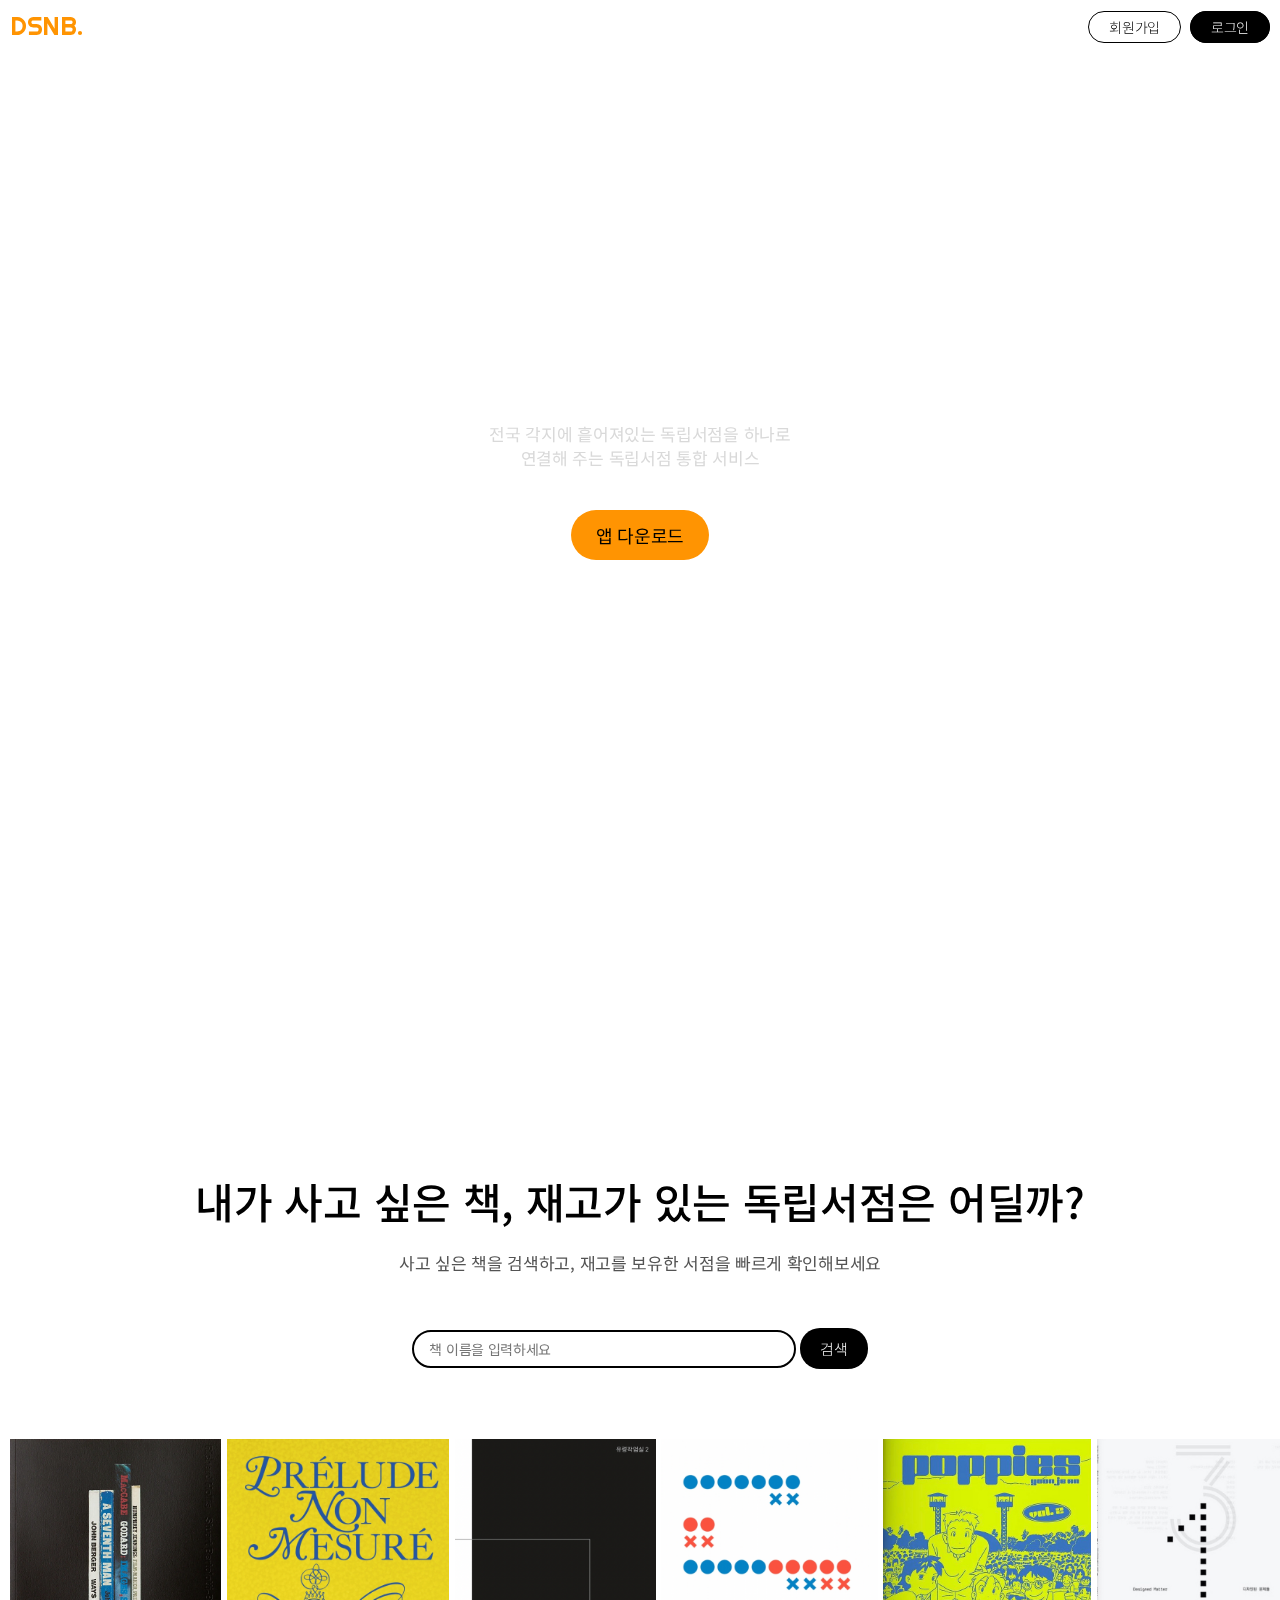
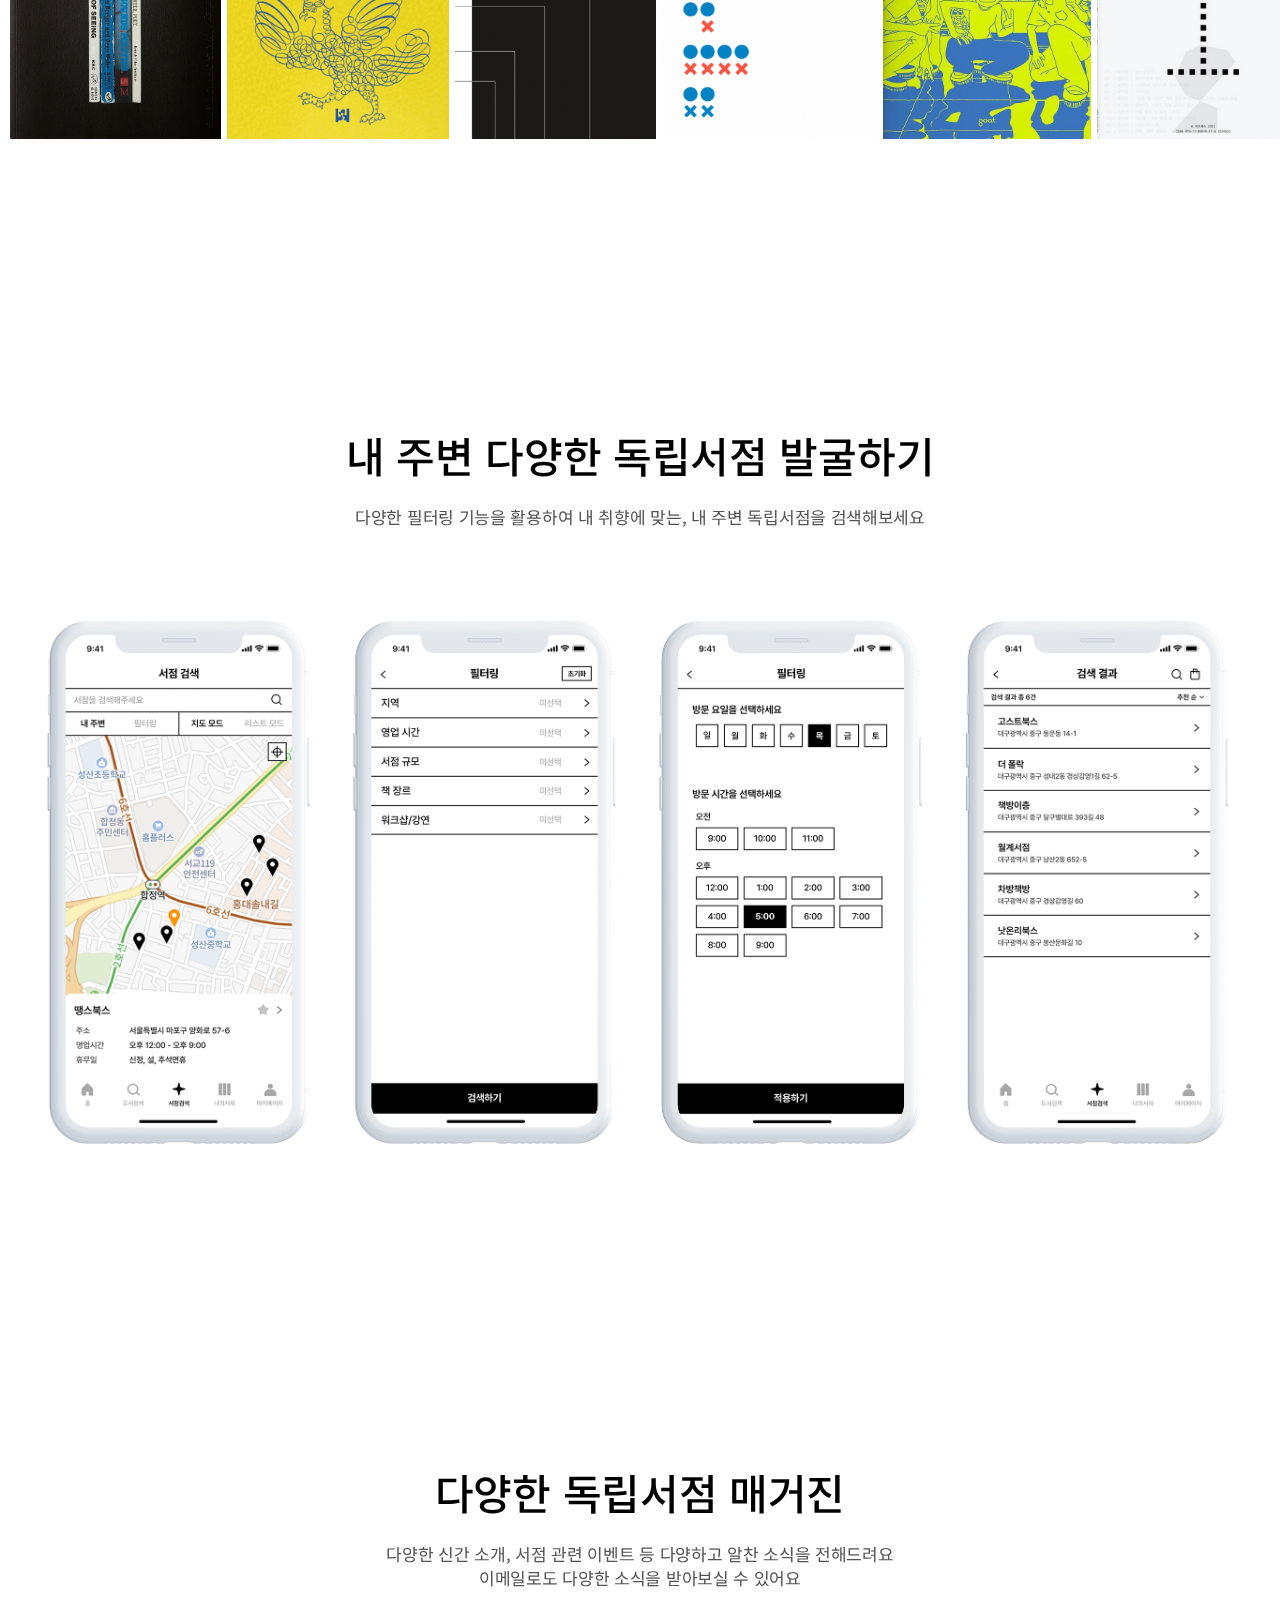
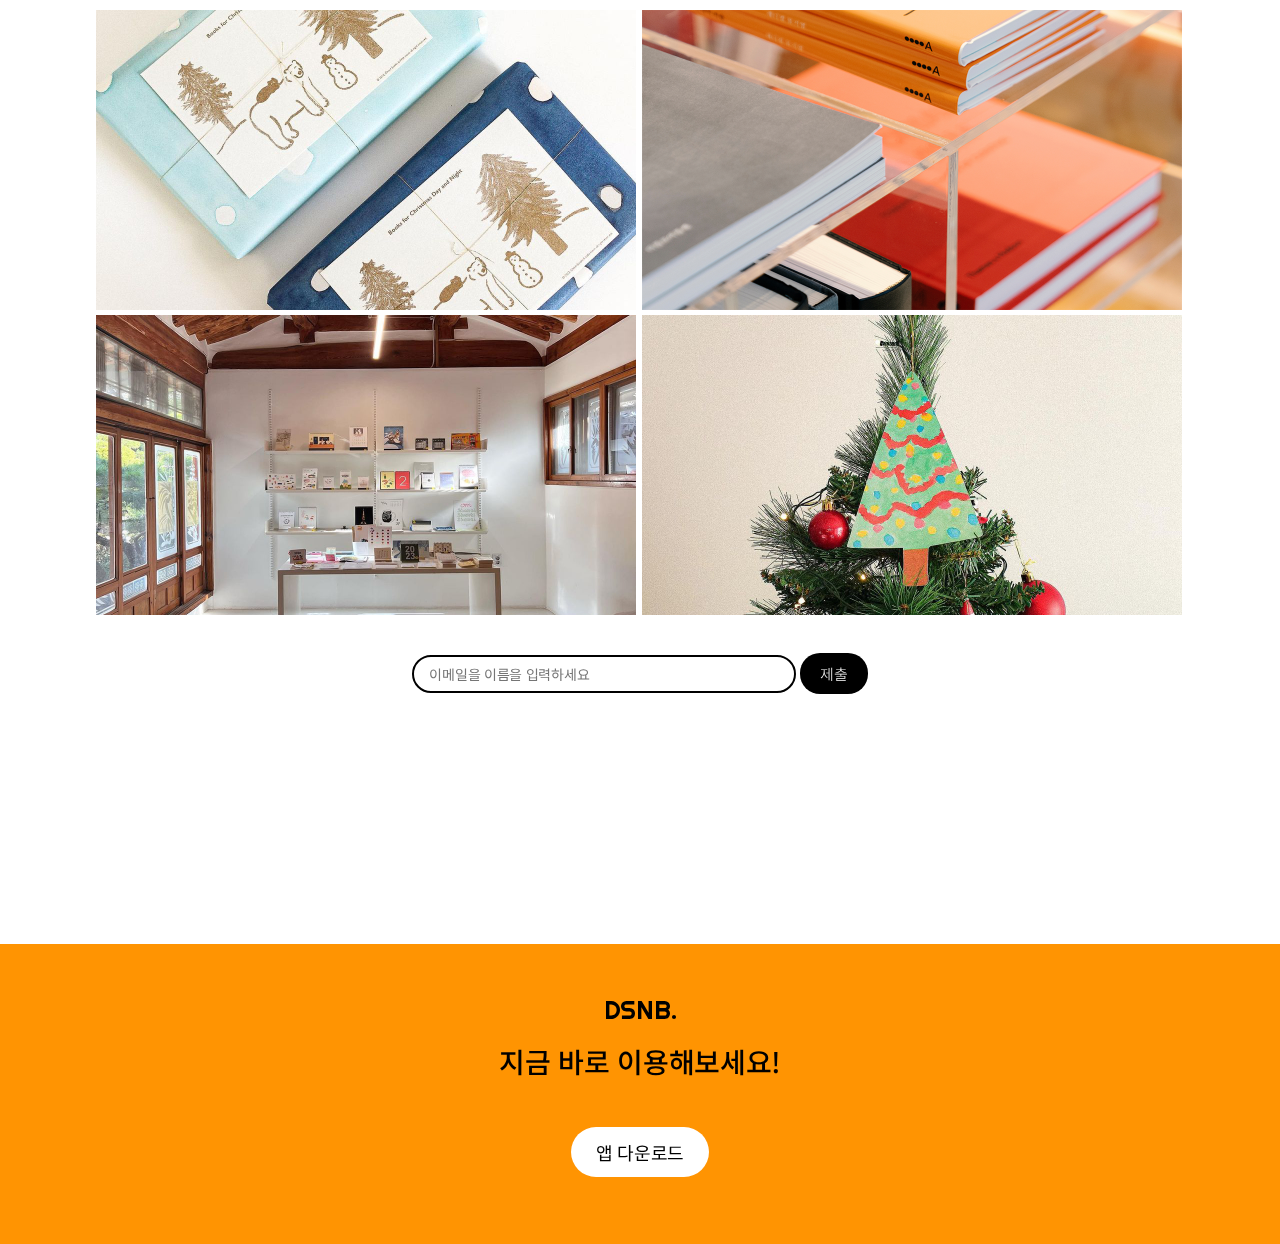
==== index.html @ 6cefbc70 "Update index.html" ====
<!DOCTYPE html>
	<html lang="ko">
	<head>
		<meta charset="UTF-8">
		<meta name="viewport" content="width=device-width, initial-scale=1">
		<title>landing page</title>
		<link rel="stylesheet" href="style.css">
		<link rel="preconnect" href="https://fonts.googleapis.com"> 
		<link rel="preconnect" href="https://fonts.gstatic.com" crossorigin> 
		<link href="https://fonts.googleapis.com/css2?family=Noto+Sans+KR&display=swap" rel="stylesheet">
		<link rel="preconnect" href="https://fonts.googleapis.com"> 
		<link rel="preconnect" href="https://fonts.gstatic.com" crossorigin> 
		<link href="https://fonts.googleapis.com/css2?family=Righteous&display=swap" rel="stylesheet">
		<link rel="preconnect" href="https://fonts.googleapis.com"> 
		<link rel="preconnect" href="https://fonts.gstatic.com" crossorigin> 
		<link href="https://fonts.googleapis.com/css2?family=Noto+Sans+KR:wght@700&display=swap" rel="stylesheet">
		<link rel="preconnect" href="https://fonts.googleapis.com"> 
		<link rel="preconnect" href="https://fonts.gstatic.com" crossorigin> 
		<link href="https://fonts.googleapis.com/css2?family=Noto+Sans+KR:wght@500&display=swap" rel="stylesheet">

		<link rel="preconnect" href="https://fonts.googleapis.com"> 
		<link rel="preconnect" href="https://fonts.gstatic.com" crossorigin> 
		<link href="https://fonts.googleapis.com/css2?family=Noto+Sans+KR:wght@400;500&family=Righteous&display=swap" rel="stylesheet">

		<style type="text/css">
			.first_container {
				background-image:url(독립서점.png);
				background-repeat: no-repeat;
				background-position: center;
				background-size: cover;
				position: relative;
			}
		</style>
	</head>

	<body>

		<div class="all_container">
			
			
			
			<div class="first_container">
				<div class="header">
				<div class="logo">DSNB.</div>
					<div class="header_button">
						<a href="#" class="btn1">회원가입</a>
						<a href="#" class="btn2">로그인</a>
					</div>
				</div>
				<div class="text_area">
					<div class="main_text">책을 사랑하는 당신을 위한 <br> 독립서점 가이드</div>
					<div class="sub_text">전국 각지에 흩어져있는 독립서점을 하나로 <br> 연결해 주는 독립서점 통합 서비스 </div>
					<a href="#" class="button10">앱 다운로드</a>
				</div>
				
			</div>


			<div class="container2">
				<div class="text_area2">
					<div class="main_text2">내가 사고 싶은 책, 재고가 있는 독립서점은 어딜까?</div>
					<div class="sub_text2">사고 싶은 책을 검색하고, 재고를 보유한 서점을 빠르게 확인해보세요</div>
				</div>

				<div class="search_content">
					<input type="search" name="지역" id="search" placeholder="책 이름을 입력하세요">
					<a href="search.html"><input type="submit" name="submit" id="search2" value="검색"></a>
				</div>

				<div class="image_slider">
					<div class="image_container">
						<div class="item">
							<img src="./book1.png">
						</div>
						<div class="item">
							<img src="./book2.png">
						</div>
						<div class="item">
							<img src="./book3.png">
						</div>
						<div class="item">
							<img src="./book4.png">
						</div>
						<div class="item">
							<img src="./book5.jpg">
						</div>
						<div class="item">
							<img src="./book6.jpg">
						</div>
						<div class="item">
							<img src="./book7.png">
						</div>
						<div class="item">
							<img src="./book8.png">
						</div>
						<div class="item">
							<img src="./book9.png">
						</div>
						<div class="item">
							<img src="./book10.png">
						</div>
					</div>
				</div>
			</div>



			<div class="container3">
				<div class="text_area2">
					<div class="main_text2">내 주변 다양한 독립서점 발굴하기</div>
					<div class="sub_text2">다양한 필터링 기능을 활용하여 내 취향에 맞는, 내 주변 독립서점을 검색해보세요</div>
					<div class="mockup"><img src="booksearch.png"></div>
				</div>
			</div>


			<div class="container3">
				<div class="text_area2">
					<div class="main_text2">다양한 독립서점 매거진</div>
					<div class="sub_text2">다양한 신간 소개, 서점 관련 이벤트 등 다양하고 알찬 소식을 전해드려요<br>이메일로도 다양한 소식을 받아보실 수 있어요</div>
					<div class="image_slider2">
						<div class="image_container2">
							<div class="item">
								<img src="./place3.png">
							</div>
							<div class="item">
								<img src="./place2.png">
							</div>
							<div class="item">
								<img src="./place1.png">
							</div>
							<div class="item">
								<img src="./place4.png">
							</div>
						
						</div>
					</div>
					
					<div class="search_content">
						<input type="search" name="지역" id="search" placeholder="이메일을 이름을 입력하세요">
						<input type="submit" name="submit" id="search2" value="제출">
					</div>
				</div>
			</div>



			<div class="last_container">
				<div class="text_area2">
					<div class="text_logo">DSNB.</div>
					<div class="end_text">지금 바로 이용해보세요!</div>
					<a href="https://www.figma.com/proto/mSAmLqEZMm9Pk3kxeTcmgd/dsnb?page-id=0%3A1&node-id=33%3A243&viewport=-722%2C393%2C1.03&scaling=scale-down&starting-point-node-id=33%3A243&show-proto-sidebar=1" class="button11">앱 다운로드</a>
				</div>
			</div>

			
		</div>






	</body>
---- style.css ----
* {
	margin: 0px;
	padding: 0px;
	font-family: 'Noto Sans KR', sans-serif;
	box-sizing: border-box;
	scroll-behavior: smooth;
	letter-spacing: -0.3px;
	word-break: keep-all;
}


.all_container {


}

.header {
	display: flex;
	justify-content: space-between;
	padding: 10px;
	position: fixed;
	top: 0;
	right: 0;
	width: 100%;
	align-items: center;
	background-color: transparent;
}

.logo a {
	font-size: 25px;
	color: #FF9402;
	letter-spacing: -0.3PX;
	font-family: 'Righteous', cursive;
	text-decoration: none;
}

.logo {
	font-size: 25px;
	color: #FF9402;
	letter-spacing: -0.3PX;
	font-family: 'Righteous', cursive;
	text-decoration: none;
}

.header_button .btn1 {
	background-color: #ffffff;
	color: #000000;
	text-decoration: none;
	padding: 5px 20px;
	margin-left: 5px;
	border: 1.5px solid #000000;
	border-radius: 30px;
	font-size: 14px;
	font-weight:300;
}

.header_button .btn2 {
	background-color: #000000;
	color: #ffffff;
	text-decoration: none;
	padding: 5px 20px;
	margin-left: 5px;
	border: 1.5px solid #000000;
	border-radius: 30px;
	font-size: 14px;
	font-weight:300;
}


.first_container {
	width: 100%;
	min-height: 100vh;
	
}

.text_area {
	text-align: center;
	width: 100%;
	min-height: 100vh;
	position: absolute;
	align-items: center;
}


.main_text {
	font-size: 42px;
	font-weight: 600;
	margin-bottom: 6px;
	color: #ffffff;
	margin-top: 270px;
}

.sub_text {
	font-size: 17px;
	color: #d9d9d9;
	margin-top: 30px;
	line-height: 24px;
}


.button10 {
	text-decoration: none;
	margin-top: 40px;
	font-size: 18px;
	display: inline-block;
	padding: 12px 25px;
	background-color: #FF9402;
	border-radius: 25px;
 	color: #000000;
}




.container2 {
	text-align: center;
}

.main_text2 {
	font-size: 42px;
	font-weight: 500;
	margin-bottom: 6px;
	color: #000000;
	margin-top: 270px;
}

.sub_text2 {
	font-size: 17px;
	color: #535353;
	margin-top: 20px;
	margin-bottom: 20px;
	line-height: 24px;
}


.image_slider {
	display: block;
	width: 100%;
	overflow-x: scroll;
	padding: 10px;
	box-sizing: border-box;
	padding-top: 70px;
	margin-bottom: 70px;
	margin: auto;
	background-color: white;
}

.horizontal_slider::-webkit-scrollbar {
	display: none;
}

.image_container {
	background-color: white;
 	display: block;
 	white-space: nowrap;

}

.item {
	background-color: white;
	display: inline-block;
	margin-right: 2px;
}

.item img {
	height: 300px;
}




.search_content {
	text-align: center;
	background-color: white;
}

#search {
	background-color: white;
	display: inline-block;
	width: 30%;
	padding: 7px 15px 7px 15px;
	border: 2px solid;
	outline: none;
	border-radius: 20px;
	font-size: 14px;
	margin-top: 35px;
}

#search2 {
	
	display: inline-block;
	outline: none;
	border: none;
	padding: 10px 20px;
	background-color: #000000;
	color: #ffffff;
	border-radius: 20px;
	font-size: 15px;
	font-weight: 300;
}






.container3 {
	text-align: center;
}



.mockup img {
	max-width: 100%;
	align-items: center;
	margin-top: 30px;
}




.end_container {
	background-color: #3B3B3B;
	height: 300px;
}


.text_logo {
	letter-spacing: -0.3PX;
	font-family: 'Righteous', cursive;
	font-size: 25px;
	font-weight: 500;
	margin-bottom: 6px;
	color: #000000;
	margin-top: 250px;
	padding-top: 50px;
}

.last_container {
	text-align: center;
	background-color: #FF9402;
	height: 300px;
}


.button11 {
	text-decoration: none;
	margin-top: 40px;
	font-size: 18px;
	display: inline-block;
	padding: 12px 25px;
	background-color: #ffffff;
	border-radius: 25px;
 	color: #000000;
}

.end_text {
	font-size: 28px;
	font-weight: 500;
	margin-bottom: 6px;
	color: #000000;
	margin-top: 15px;
	background-color:;
}


---

.searchpage_container {
	width: 100%;

}

.book_container {
	margin-top: 120px;
	padding: 10px;
	display: grid;
	grid-template-columns: 1fr 1fr;
	grid-gap: 20px;
}

.book_container .img1 img {
	width: 70%;
	align-items: center;
	justify-content: center;
	margin: auto 0;
}

.book_container .img1 {
	align-items: center;
	justify-content: center;
	margin: 0 auto;
	text-align: center;
}

.book_container .img1 .booktitle {
	font-size: 20px;
	margin-top: 5px;
	font-weight: 500;
}

.book_container .img1 .bookauthor {
	font-size: 12px;
	color: gray;
}


.bookstore .title10 {
	font-size: 22px;
	font-weight: 500;
	text-decoration: none;
	padding-left: 30px;
	padding-right: 100px;
	margin-bottom: 10px;
}

.bookstore .content10 {
	font-size: 15px;
	font-weight: 300;
	text-decoration: none;
	padding-left: 30px;
	padding-right: 100px;
	line-height: 23px;
}

.bookstore2 a {
	text-decoration: none;
}

.bookstore2 {
	padding-left: 30px;
	padding-right: 100px;
}

.bookstore .storename {
	font-size: 17px;
	font-weight: 300;
	text-decoration: none;
	color: #000000;
	padding-left: 10px;
	padding-right: 50px;
	margin-top: 15px;
}

.bookstore .storelacation {
	font-size: 12px;
	font-weight: 400;
	color: gray;
	text-decoration: none;
	padding-left: 10px;
	padding-right: 50px;
	margin-bottom: 20px;
}

hr {
	line-height: 30px;
	align: center;
	width: 100%;

}
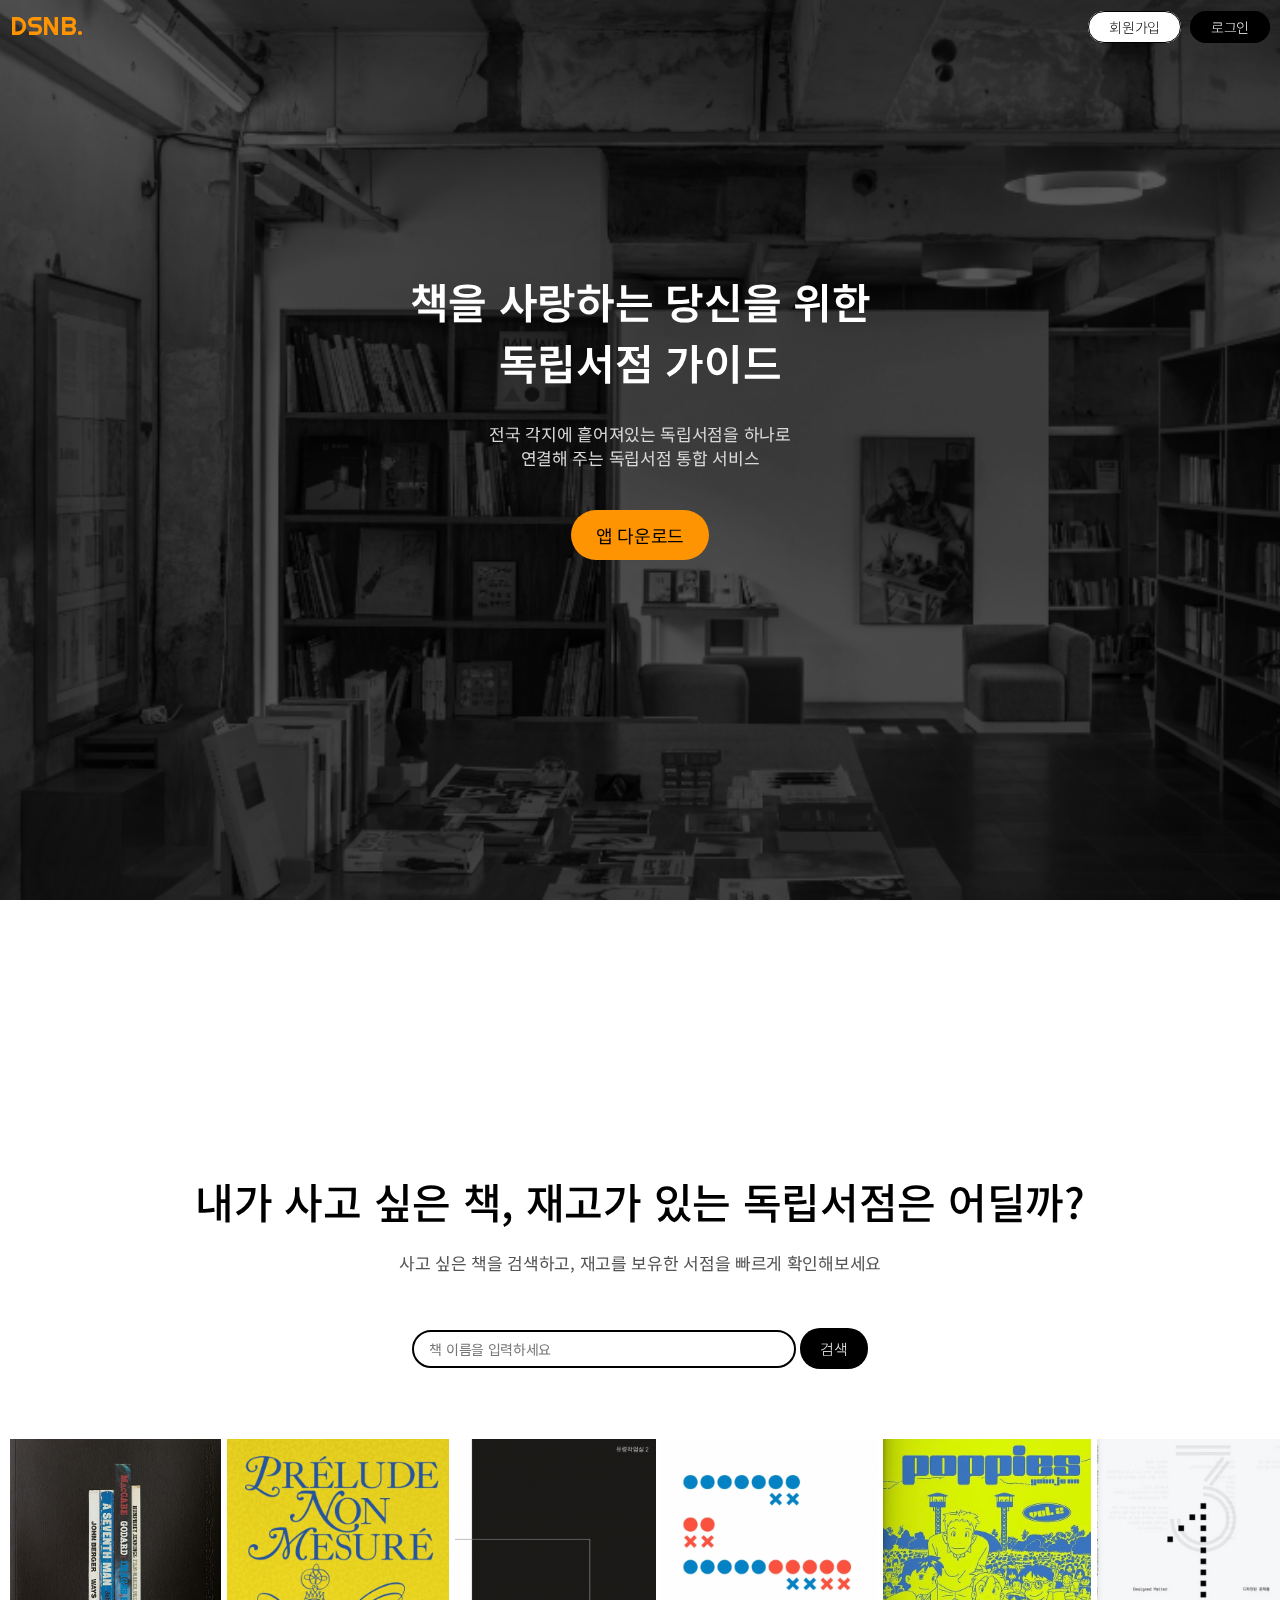
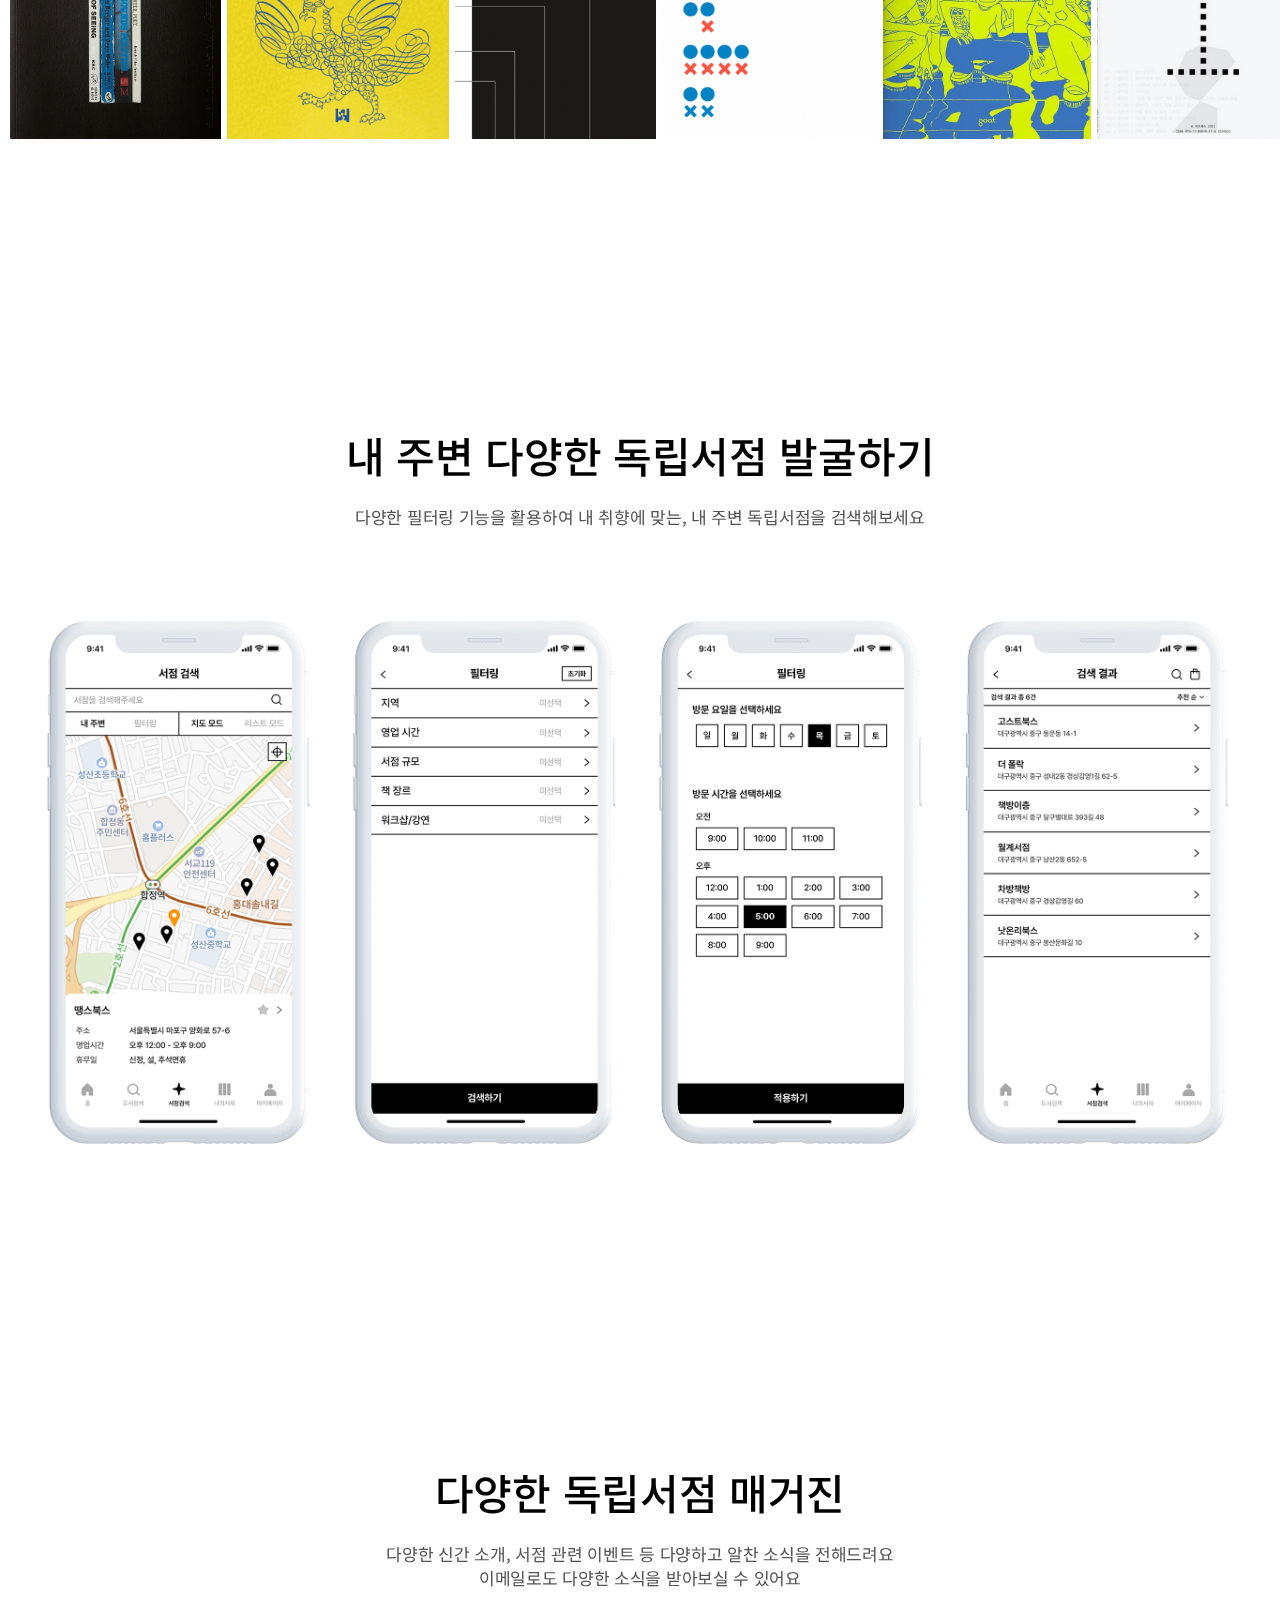
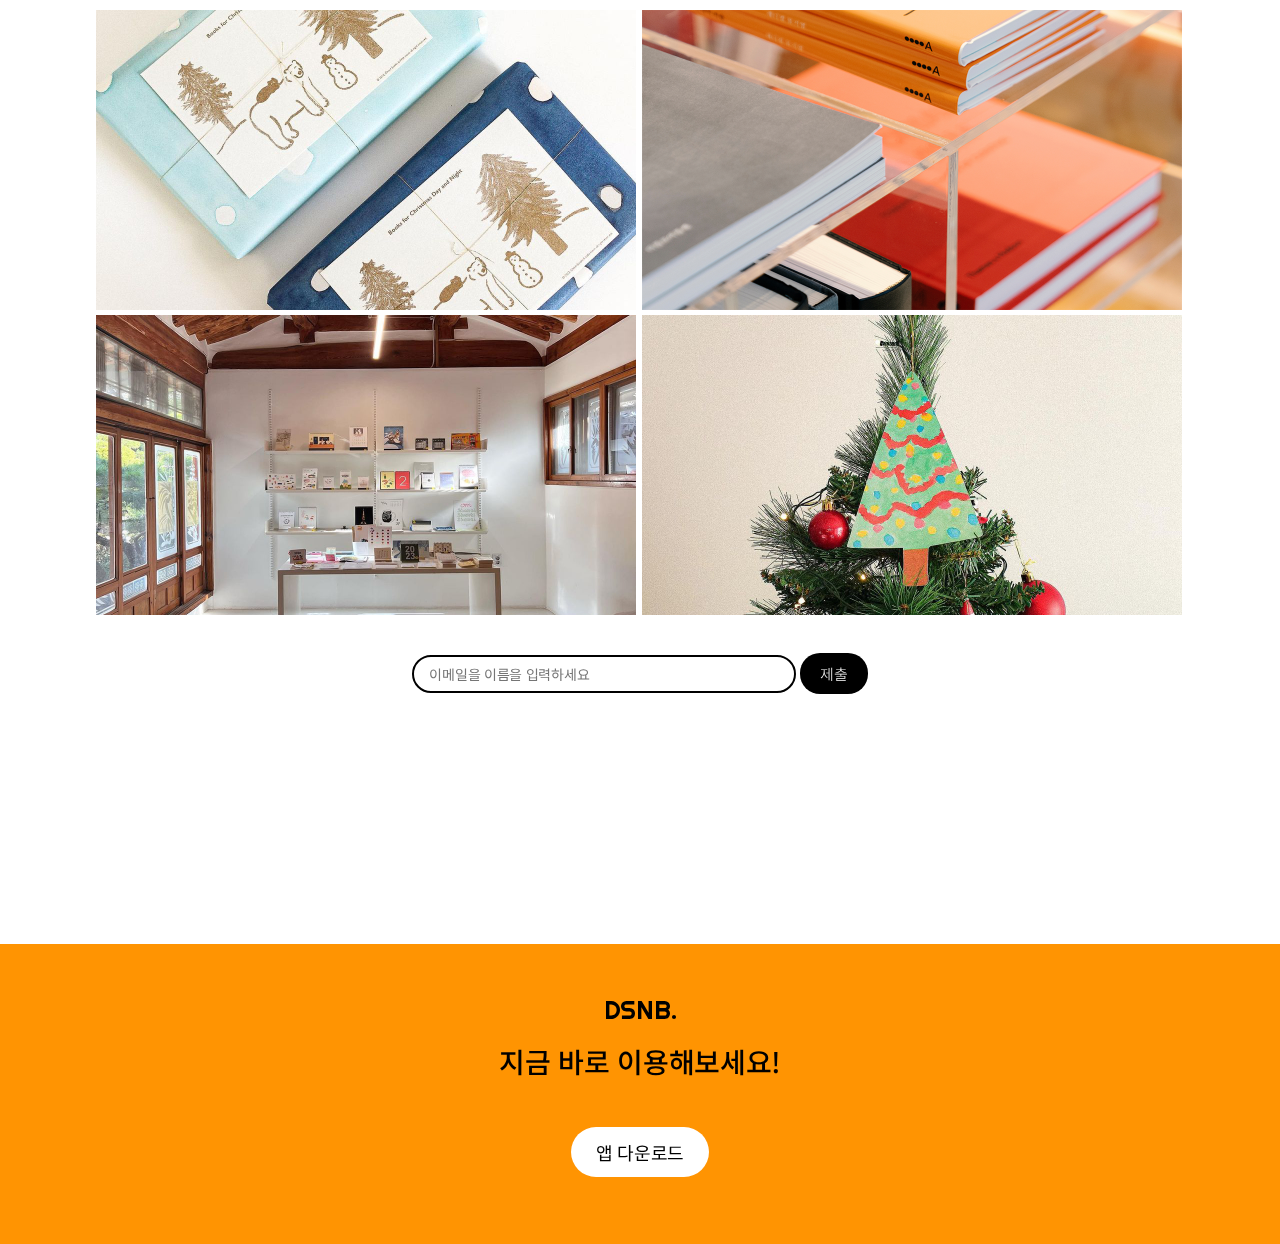
==== commit 793e615e: "Update index.html" ====
--- a/index.html
+++ b/index.html
@@ -24,7 +24,7 @@
 
 		<style type="text/css">
 			.first_container {
-				background-image:url(독립서점.png);
+				background-image:url(../bookstore.png);
 				background-repeat: no-repeat;
 				background-position: center;
 				background-size: cover;
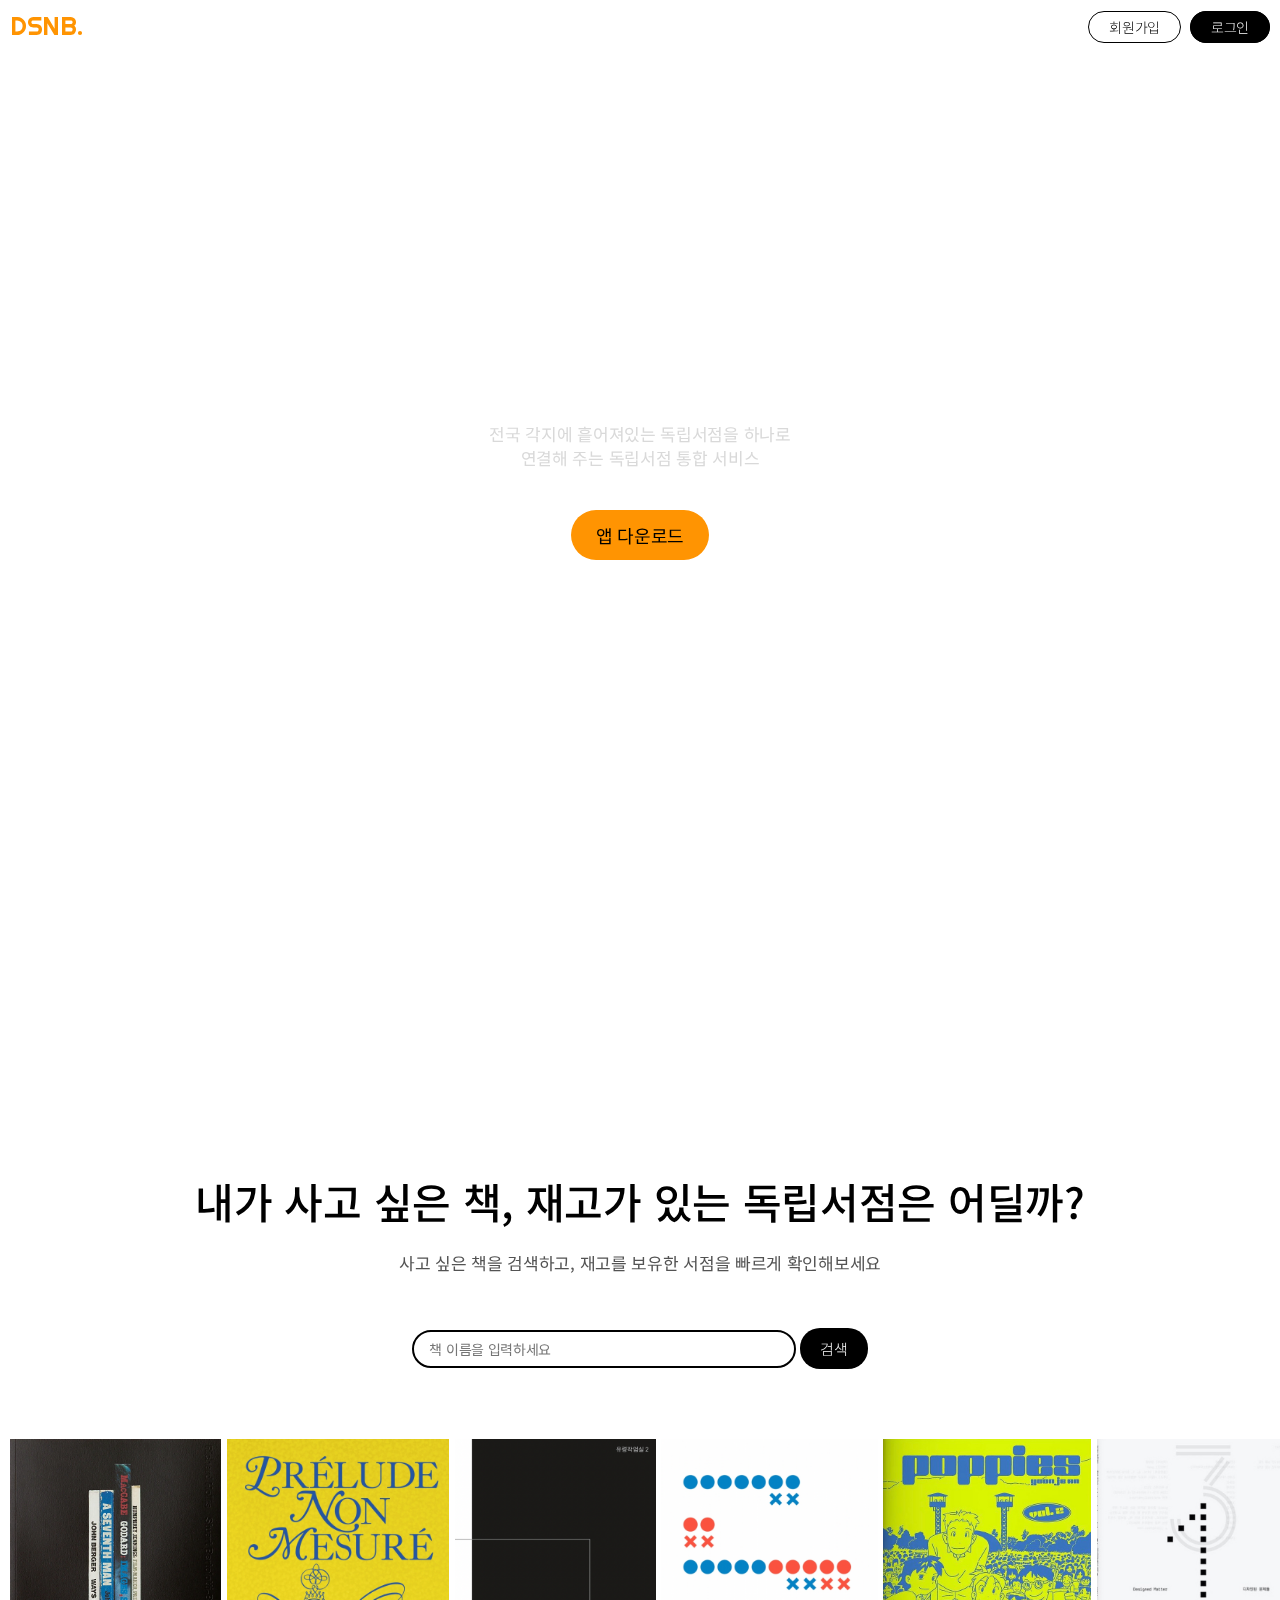
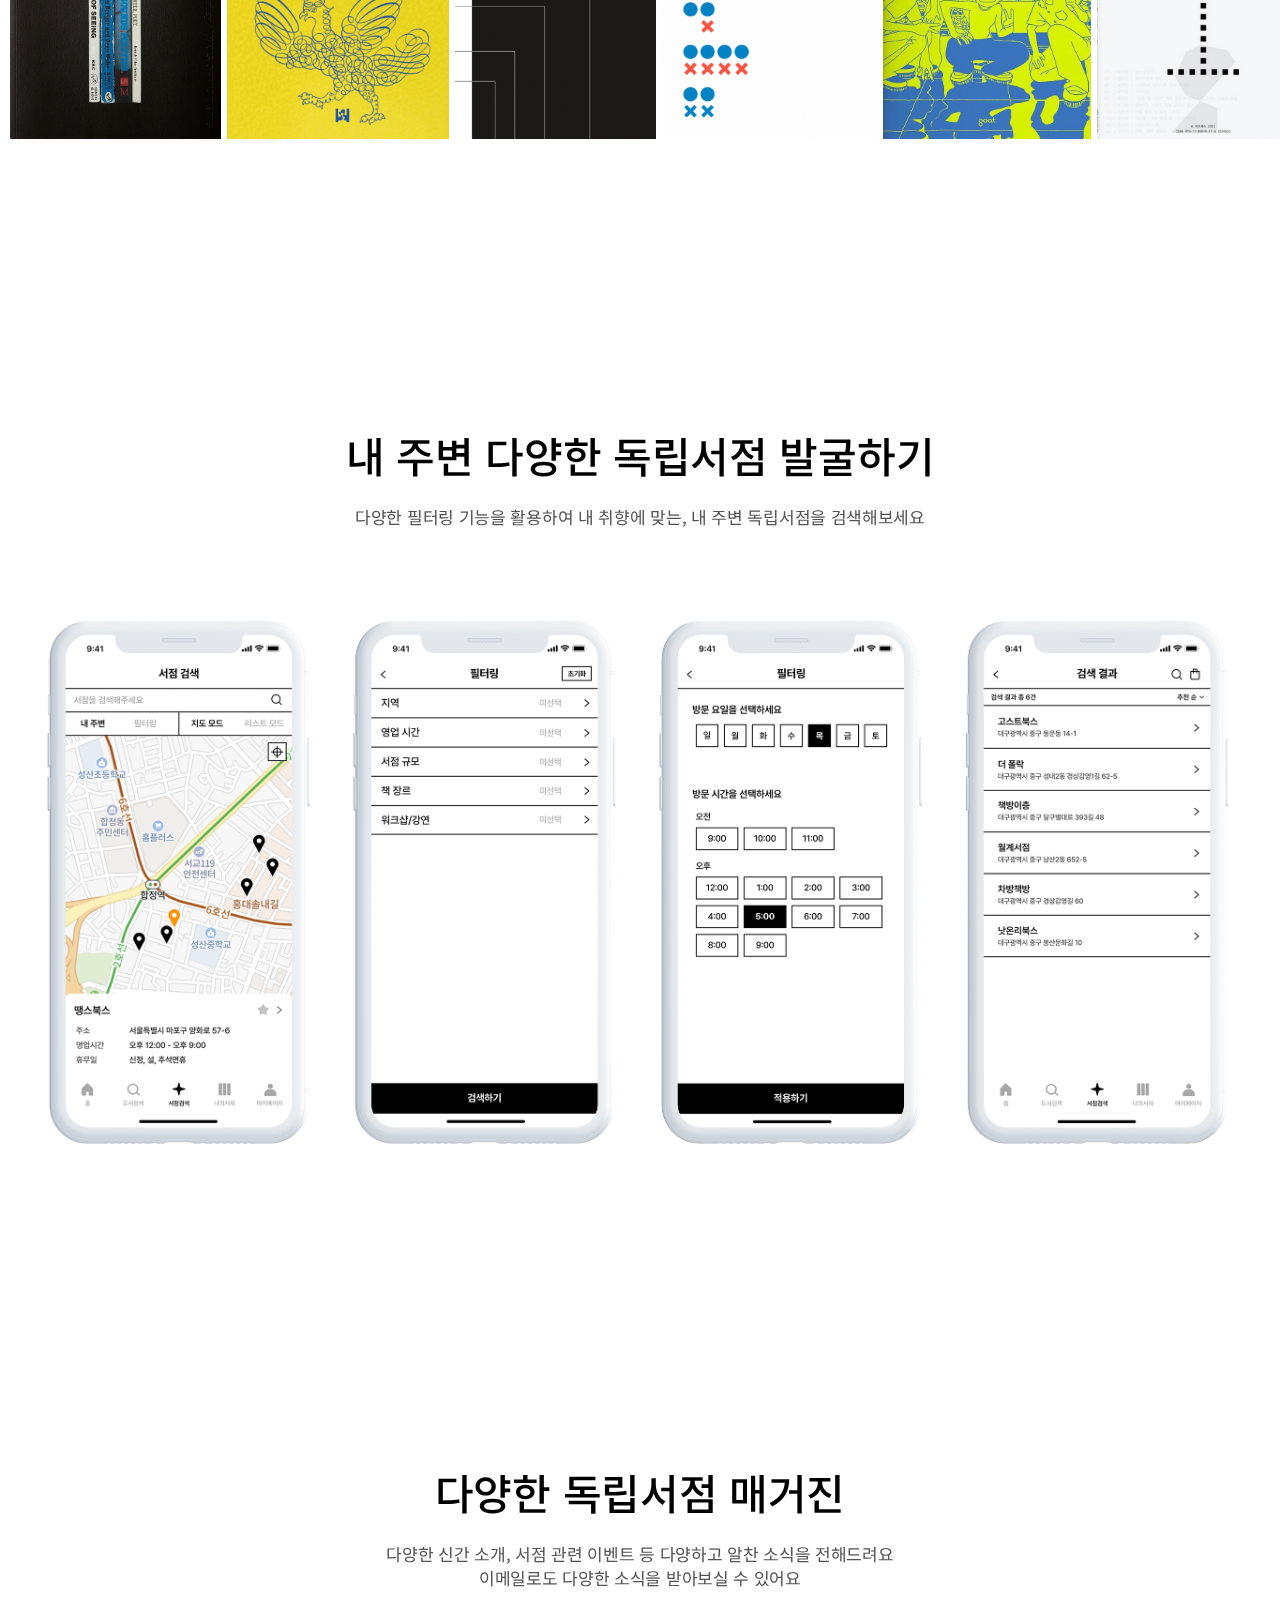
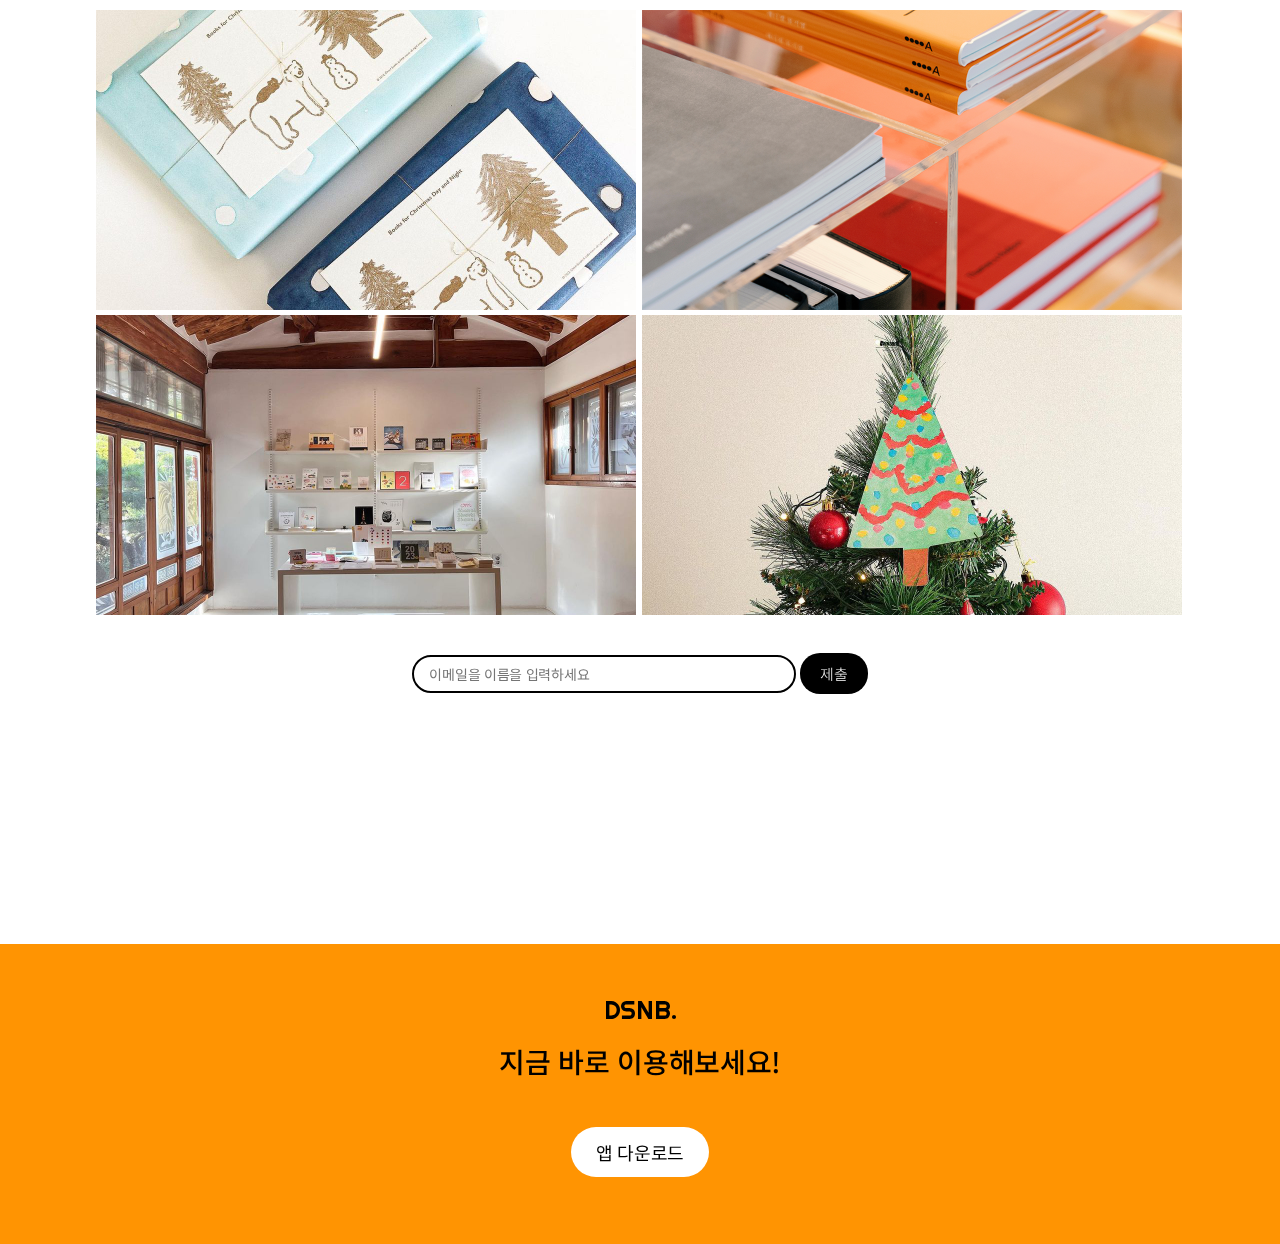
==== commit 3bc2b552: "Update index.html" ====
--- a/index.html
+++ b/index.html
@@ -24,7 +24,7 @@
 
 		<style type="text/css">
 			.first_container {
-				background-image:url(../bookstore.png);
+				background-image: url (./bookstore.png);
 				background-repeat: no-repeat;
 				background-position: center;
 				background-size: cover;
--- a/style.css
+++ b/style.css
@@ -70,6 +70,11 @@
 .first_container {
 	width: 100%;
 	min-height: 100vh;
+	background-image: url (.//bookstore.png);
+	background-repeat: no-repeat;
+	background-position: center;
+	background-size: cover;
+	position: relative;
 	
 }
 
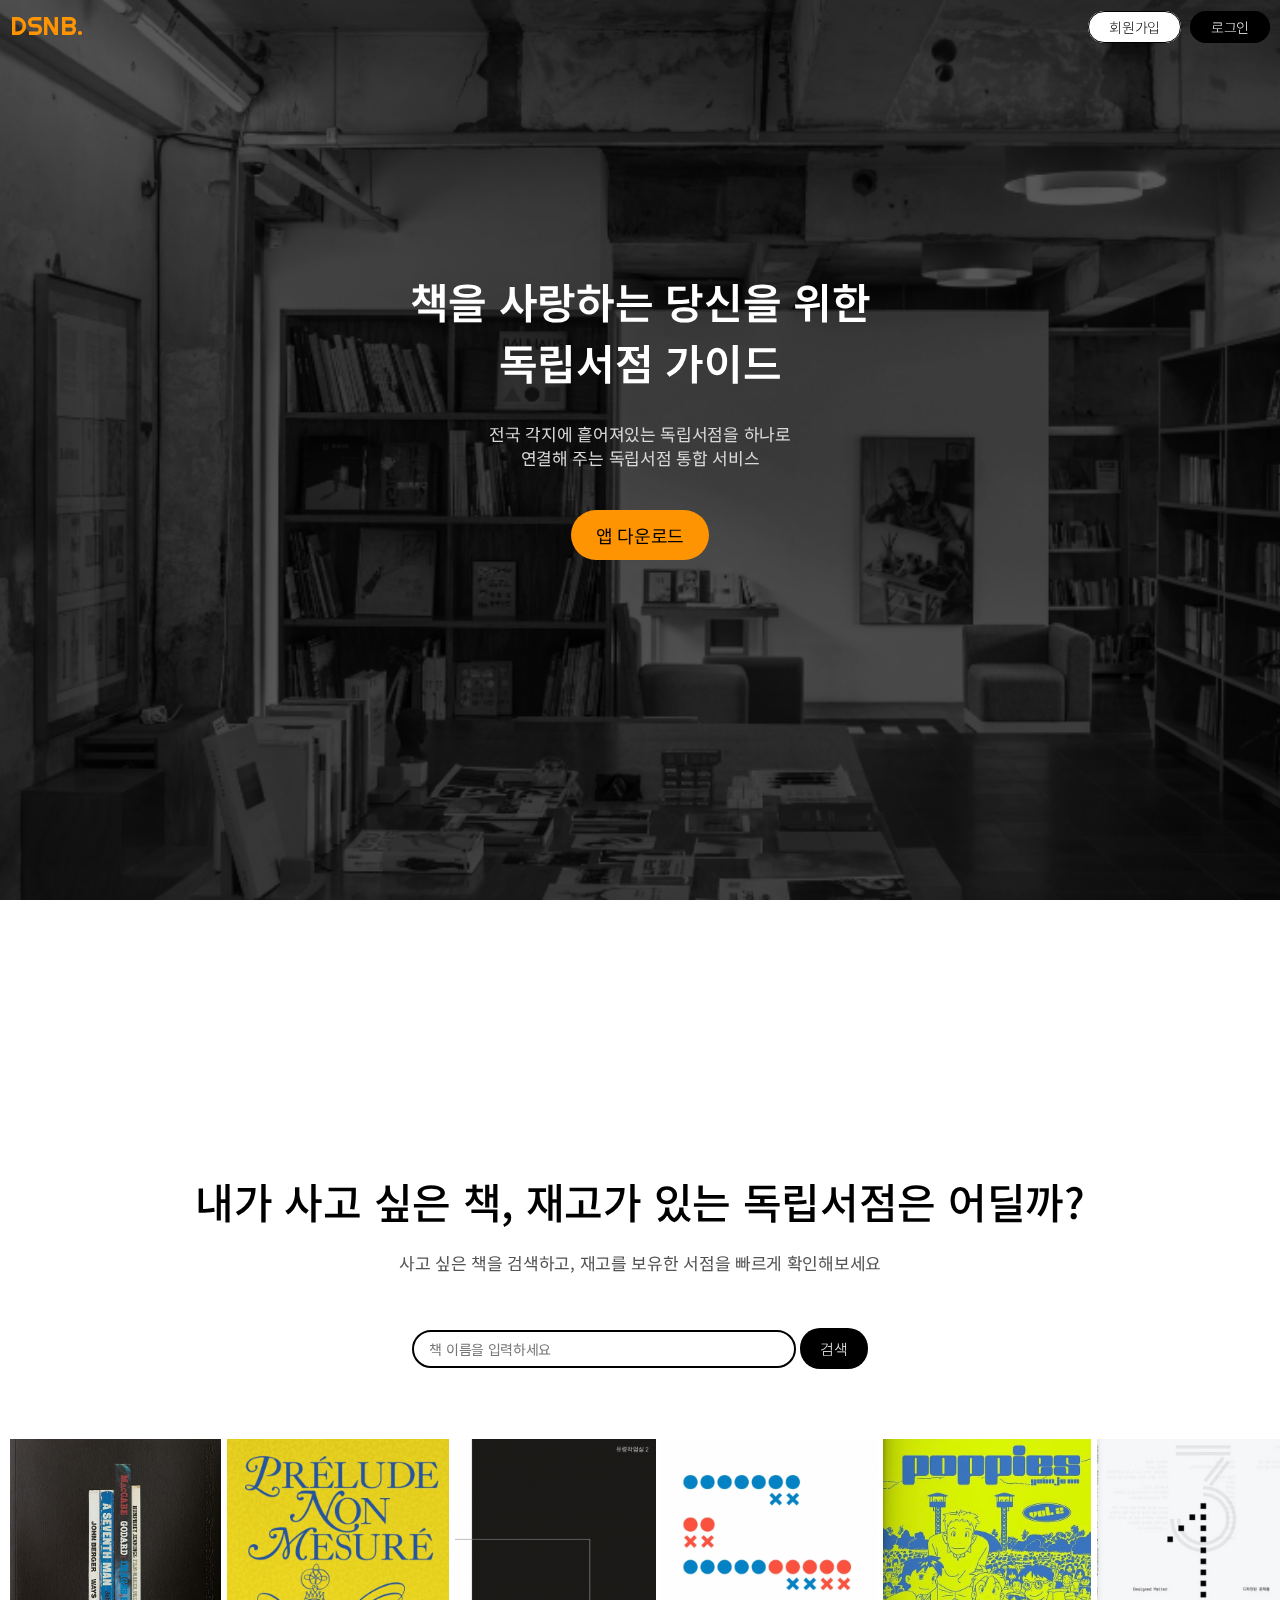
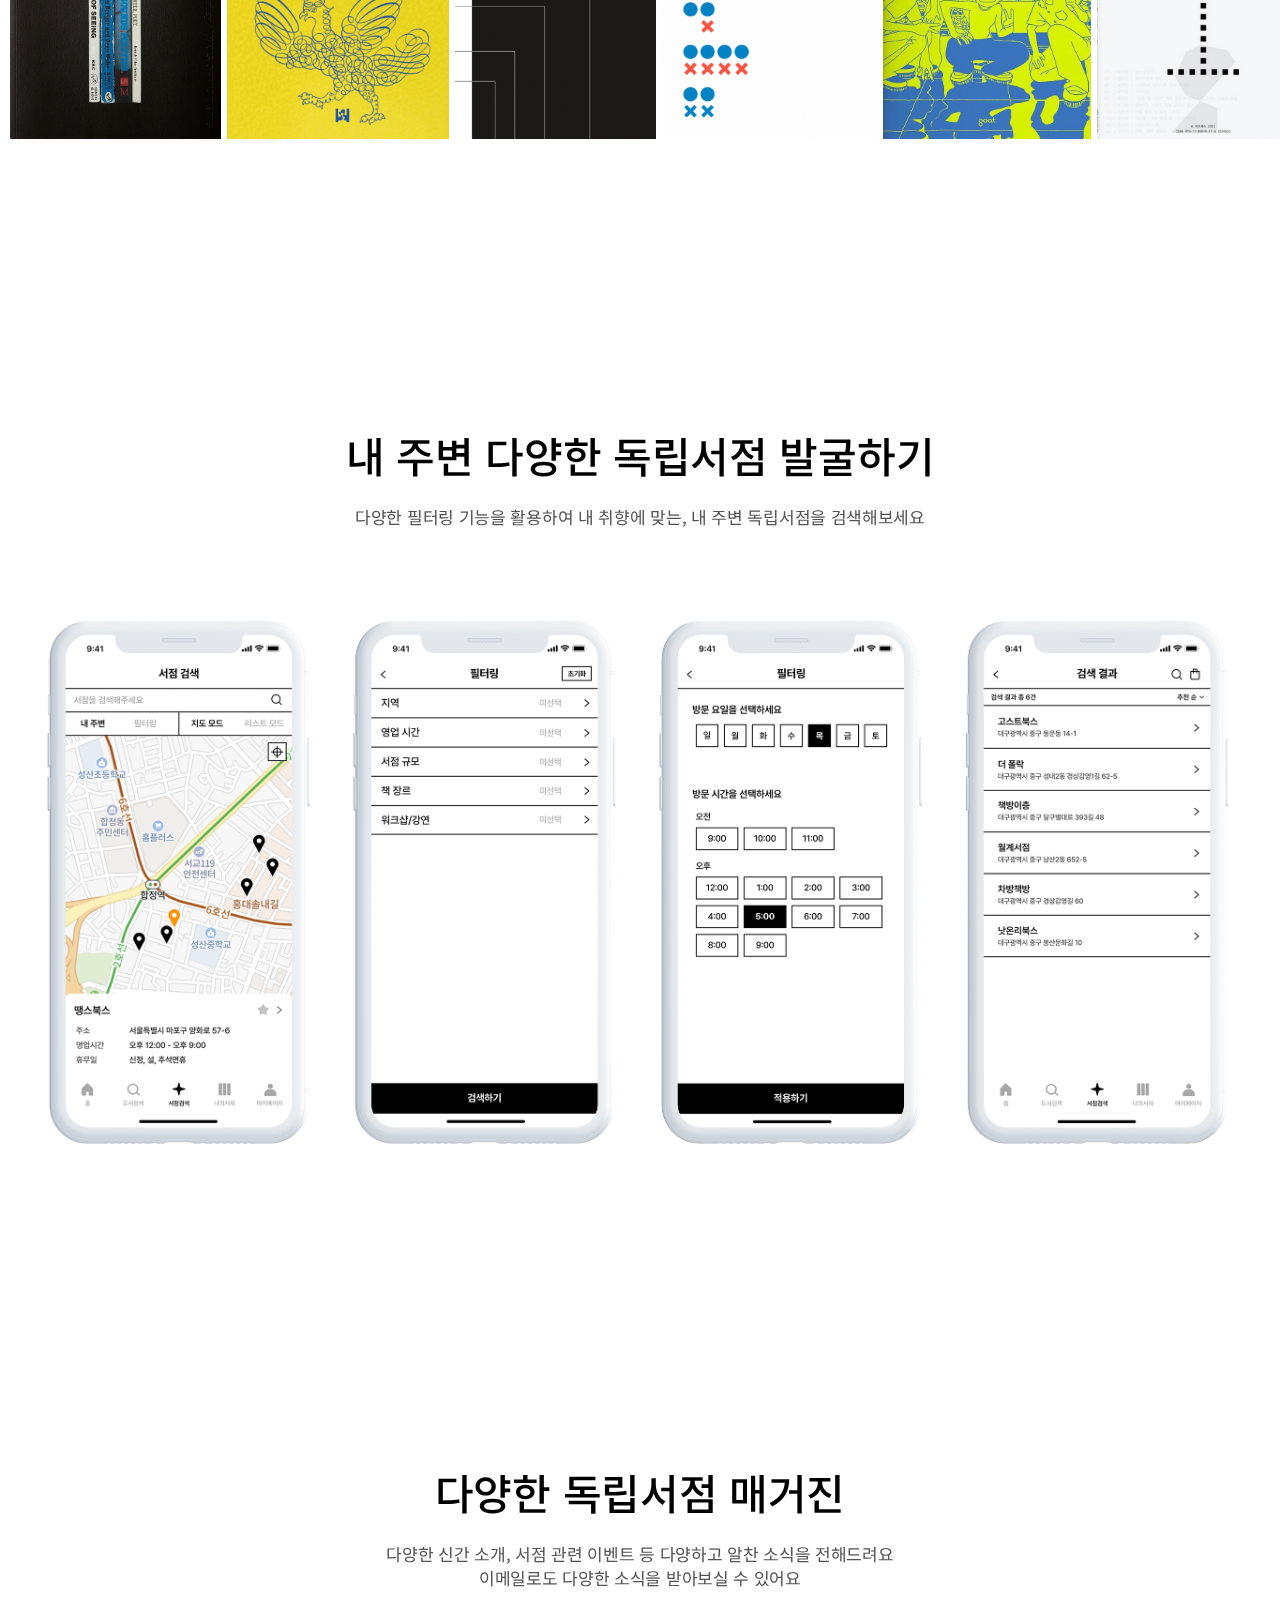
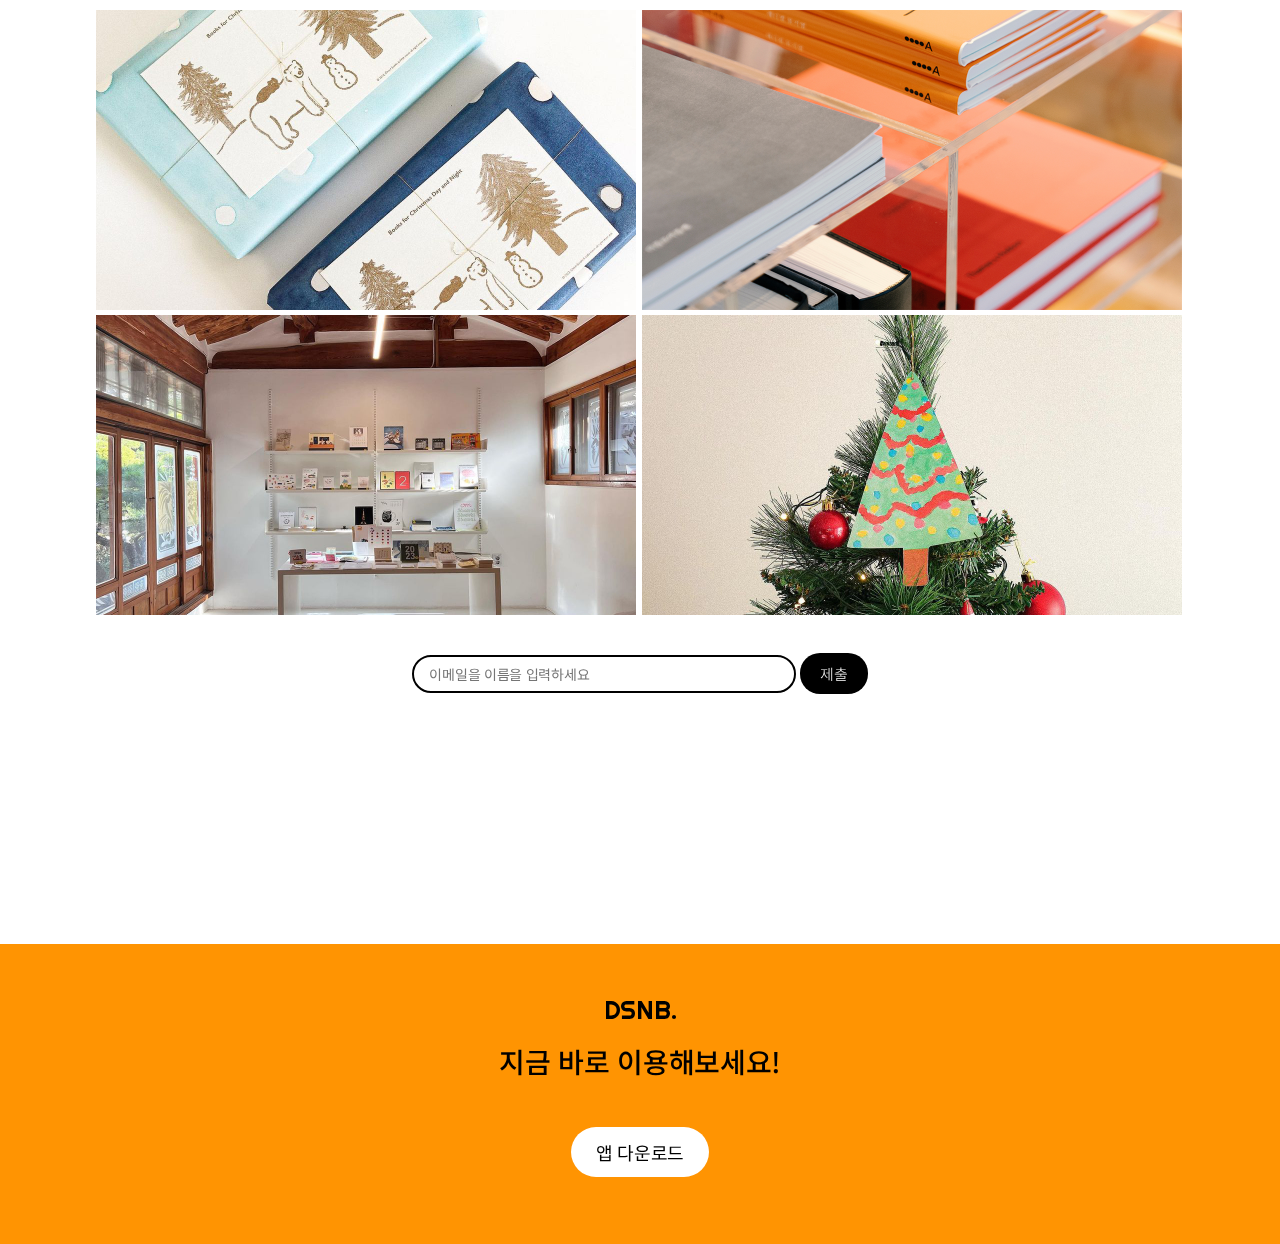
==== commit 94795f54: "Update index.html" ====
--- a/index.html
+++ b/index.html
@@ -24,7 +24,7 @@
 
 		<style type="text/css">
 			.first_container {
-				background-image: url (./bookstore.png);
+		 		background-image: url(./bookstore.png);
 				background-repeat: no-repeat;
 				background-position: center;
 				background-size: cover;
--- a/style.css
+++ b/style.css
@@ -70,7 +70,7 @@
 .first_container {
 	width: 100%;
 	min-height: 100vh;
-	background-image: url (.//bookstore.png);
+	background-image: url (../bookstore.png);
 	background-repeat: no-repeat;
 	background-position: center;
 	background-size: cover;
@@ -364,4 +364,88 @@
 
 }
 
-
+@media only screen and (max-width: 700px) {
+	#search {
+	background-color: white;
+	display: inline-block;
+	width: 50%;
+	padding: 7px 15px 7px 15px;
+	border: 2px solid;
+	outline: none;
+	border-radius: 20px;
+	font-size: 14px;
+	margin-top: 35px;
+}
+
+#search2 {
+	
+	display: inline-block;
+	outline: none;
+	border: none;
+	padding: 10px 20px;
+	background-color: #000000;
+	color: #ffffff;
+	border-radius: 20px;
+	font-size: 15px;
+	font-weight: 300;
+}
+
+.book_container {
+	margin-top: 120px;
+	padding: 10px;
+	display: grid;
+	grid-template-columns: 1fr;
+	grid-gap: 20px;
+}
+
+.bookstore .title10 {
+	font-size: 22px;
+	font-weight: 500;
+	text-decoration: none;
+	padding-left: 30px;
+	padding-right: 30px;
+	margin-bottom: 10px;
+	margin-top: 70px;
+}
+
+.bookstore .content10 {
+	font-size: 15px;
+	font-weight: 300;
+	text-decoration: none;
+	padding-left: 30px;
+	padding-right: 30px;
+	line-height: 23px;
+}
+
+.bookstore2 a {
+	text-decoration: none;
+}
+
+.bookstore2 {
+	padding-left: 30px;
+	padding-right: 30px;
+}
+
+.bookstore .storename {
+	font-size: 17px;
+	font-weight: 300;
+	text-decoration: none;
+	color: #000000;
+	padding-left: 10px;
+	padding-right: 50px;
+	margin-top: 15px;
+}
+
+.bookstore .storelacation {
+	font-size: 12px;
+	font-weight: 400;
+	color: gray;
+	text-decoration: none;
+	padding-left: 10px;
+	padding-right: 50px;
+	margin-bottom: 20px;
+}
+
+
+
+}
